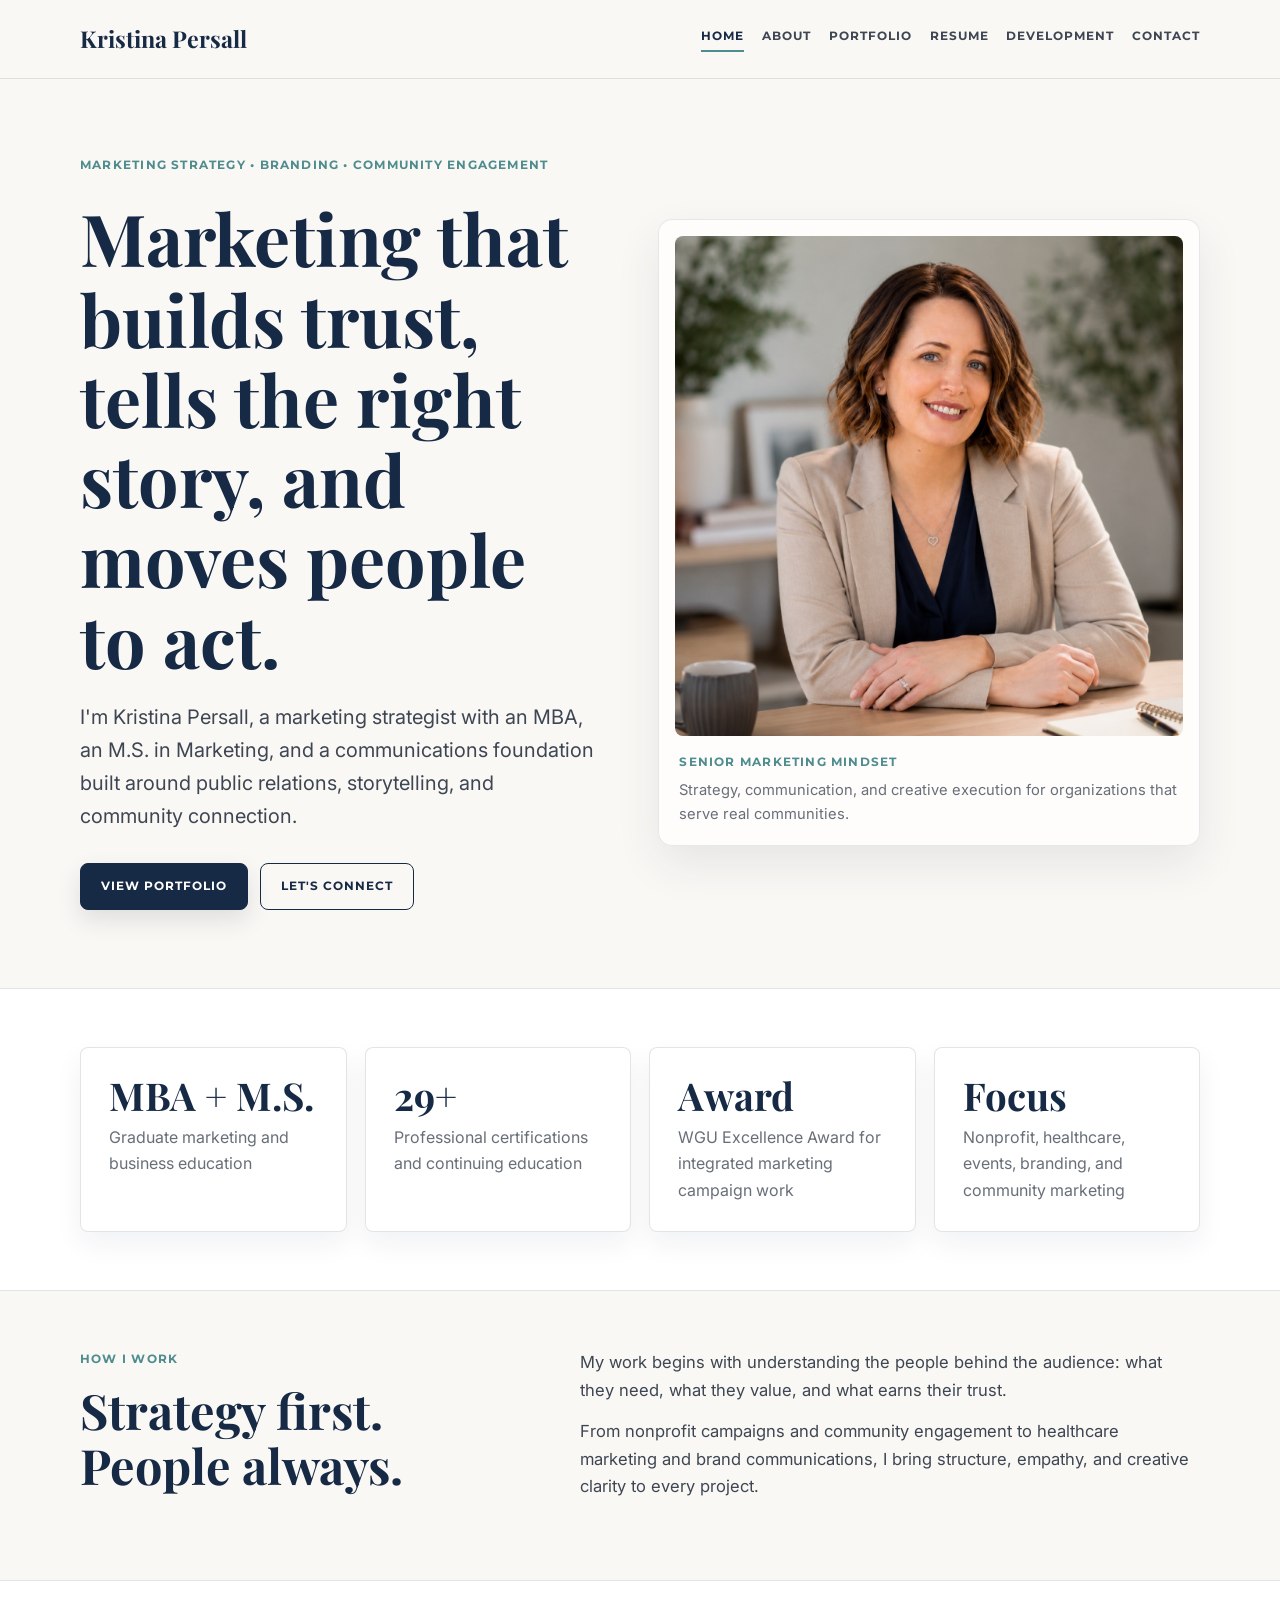
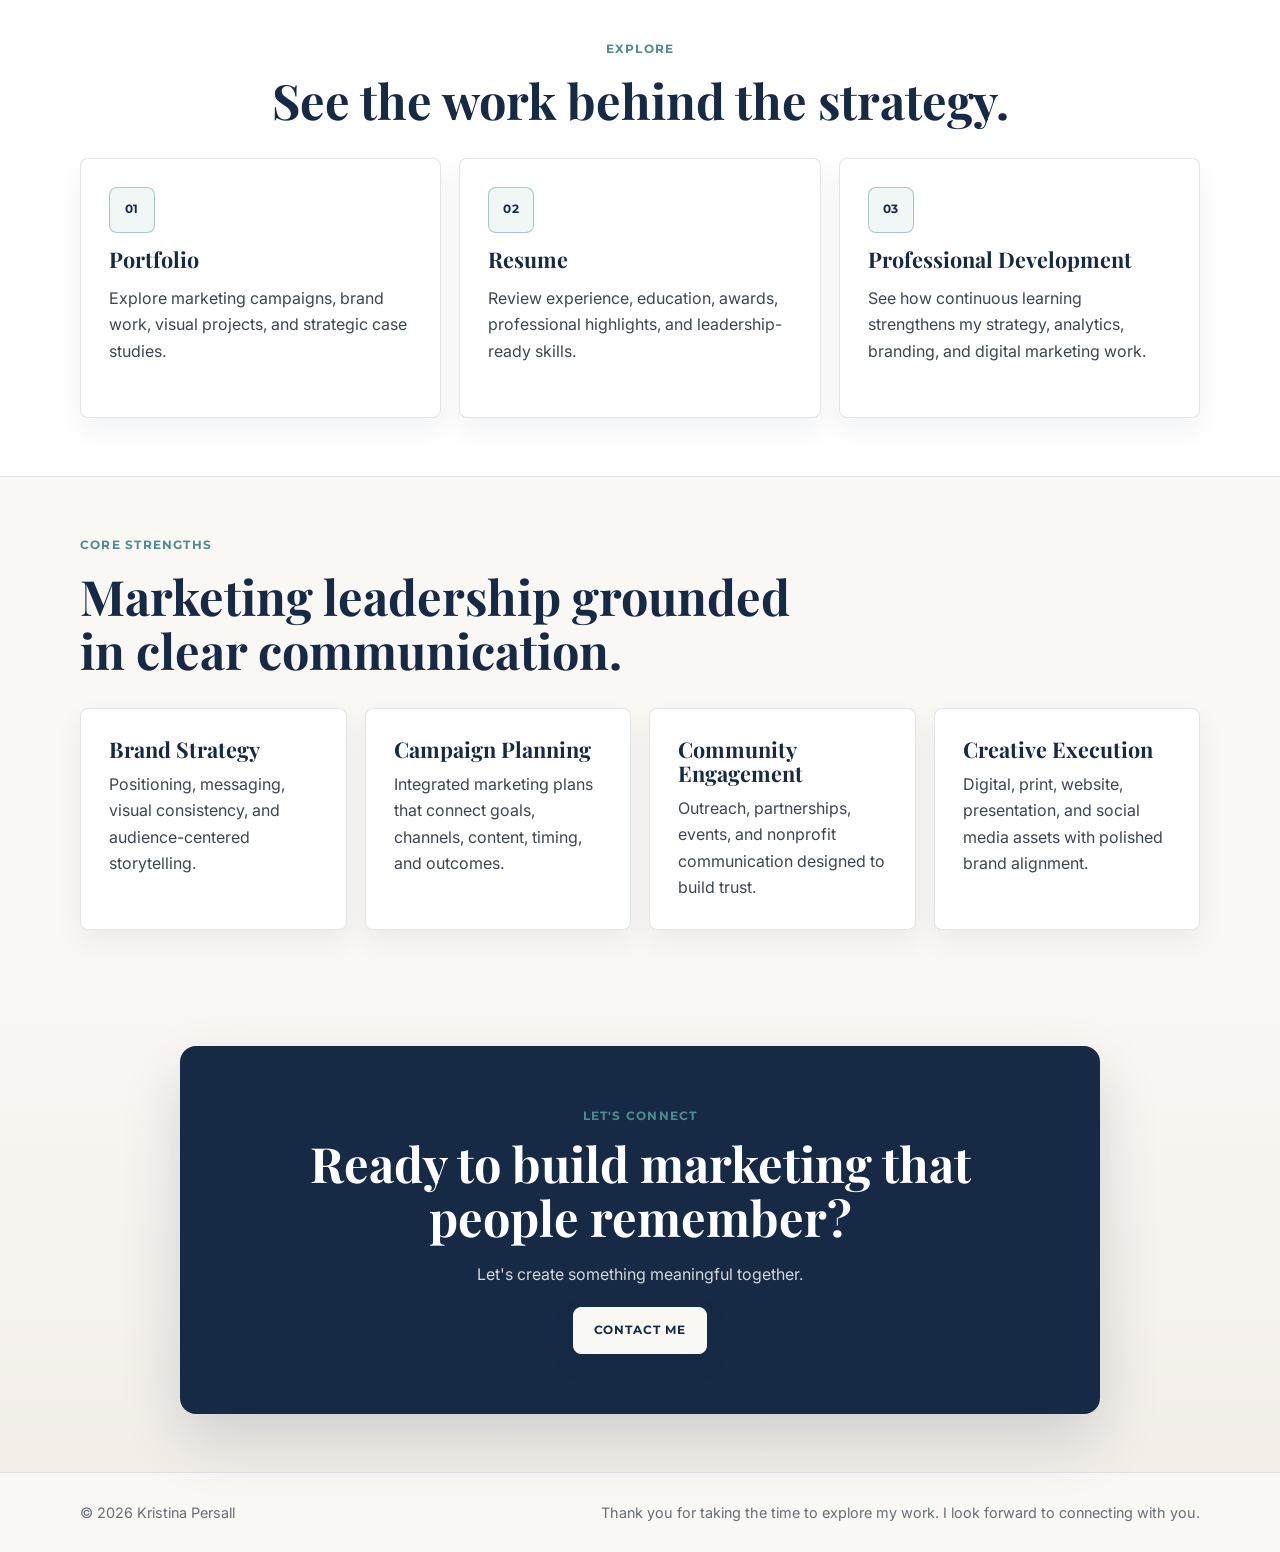
==== index.html @ 33a16f7b "Add files via upload" ====
<!DOCTYPE html>
<html lang="en">
<head>
  <meta charset="UTF-8">
  <meta name="viewport" content="width=device-width, initial-scale=1.0">
  <title>Kristina Persall | Marketing Portfolio</title>
  <link rel="preconnect" href="https://fonts.googleapis.com">
  <link rel="preconnect" href="https://fonts.gstatic.com" crossorigin>
  <link href="https://fonts.googleapis.com/css2?family=Inter:wght@400;500;600&family=Montserrat:wght@600;700&family=Playfair+Display:wght@600;700&display=swap" rel="stylesheet">
  <link rel="stylesheet" href="styles.css">
</head>
<body class="home-page">
  <header class="site-header">
    <div class="nav-wrap">
      <a class="brand" href="index.html">Kristina Persall</a>
      <nav class="nav" aria-label="Main navigation">
        <a class="active" href="index.html">Home</a>
        <a href="about.html">About</a>
        <a href="portfolio.html">Portfolio</a>
        <a href="resume.html">Resume</a>
        <a href="professional-development.html">Development</a>
        <a href="contact.html">Contact</a>
      </nav>
    </div>
  </header>

  <main>
    <section class="section home-hero">
      <div class="container home-hero-grid">
        <div class="hero-copy fade-in">
          <p class="eyebrow">Marketing Strategy • Branding • Community Engagement</p>
          <h1>Marketing that builds trust, tells the right story, and moves people to act.</h1>
          <p class="lead">I'm Kristina Persall, a marketing strategist with an MBA, an M.S. in Marketing, and a communications foundation built around public relations, storytelling, and community connection.</p>
          <div class="button-row">
            <a class="button" href="portfolio.html">View Portfolio</a>
            <a class="button secondary" href="contact.html">Let's Connect</a>
          </div>
        </div>

        <aside class="portrait-card fade-in" aria-label="Kristina Persall portrait">
          <img src="assets/kristinaheadshotsitting-web.jpg" alt="Professional portrait of Kristina Persall">
          <div class="portrait-caption">
            <p class="eyebrow">Senior Marketing Mindset</p>
            <p>Strategy, communication, and creative execution for organizations that serve real communities.</p>
          </div>
        </aside>
      </div>
    </section>

    <section class="section proof-section">
      <div class="container">
        <div class="proof-grid">
          <article class="card proof-card fade-in">
            <strong>MBA + M.S.</strong>
            <span>Graduate marketing and business education</span>
          </article>
          <article class="card proof-card fade-in">
            <strong>29+</strong>
            <span>Professional certifications and continuing education</span>
          </article>
          <article class="card proof-card fade-in">
            <strong>Award</strong>
            <span>WGU Excellence Award for integrated marketing campaign work</span>
          </article>
          <article class="card proof-card fade-in">
            <strong>Focus</strong>
            <span>Nonprofit, healthcare, events, branding, and community marketing</span>
          </article>
        </div>
      </div>
    </section>

    <section class="section home-intro-section">
      <div class="container intro-panel">
        <div class="section-heading">
          <p class="eyebrow">How I Work</p>
          <h2>Strategy first. People always.</h2>
        </div>
        <div class="intro-copy-block">
          <p>My work begins with understanding the people behind the audience: what they need, what they value, and what earns their trust.</p>
          <p>From nonprofit campaigns and community engagement to healthcare marketing and brand communications, I bring structure, empathy, and creative clarity to every project.</p>
        </div>
      </div>
    </section>

    <section class="section featured-pathways-section">
      <div class="container">
        <div class="section-heading centered">
          <p class="eyebrow">Explore</p>
          <h2>See the work behind the strategy.</h2>
        </div>

        <div class="pathway-grid">
          <a class="card pathway-card fade-in" href="portfolio.html">
            <span class="contact-icon" aria-hidden="true">01</span>
            <h3>Portfolio</h3>
            <p>Explore marketing campaigns, brand work, visual projects, and strategic case studies.</p>
          </a>

          <a class="card pathway-card fade-in" href="resume.html">
            <span class="contact-icon" aria-hidden="true">02</span>
            <h3>Resume</h3>
            <p>Review experience, education, awards, professional highlights, and leadership-ready skills.</p>
          </a>

          <a class="card pathway-card fade-in" href="professional-development.html">
            <span class="contact-icon" aria-hidden="true">03</span>
            <h3>Professional Development</h3>
            <p>See how continuous learning strengthens my strategy, analytics, branding, and digital marketing work.</p>
          </a>
        </div>
      </div>
    </section>

    <section class="section home-focus-section">
      <div class="container">
        <div class="section-heading">
          <p class="eyebrow">Core Strengths</p>
          <h2>Marketing leadership grounded in clear communication.</h2>
        </div>

        <div class="focus-grid">
          <article class="card focus-card fade-in">
            <h3>Brand Strategy</h3>
            <p>Positioning, messaging, visual consistency, and audience-centered storytelling.</p>
          </article>
          <article class="card focus-card fade-in">
            <h3>Campaign Planning</h3>
            <p>Integrated marketing plans that connect goals, channels, content, timing, and outcomes.</p>
          </article>
          <article class="card focus-card fade-in">
            <h3>Community Engagement</h3>
            <p>Outreach, partnerships, events, and nonprofit communication designed to build trust.</p>
          </article>
          <article class="card focus-card fade-in">
            <h3>Creative Execution</h3>
            <p>Digital, print, website, presentation, and social media assets with polished brand alignment.</p>
          </article>
        </div>
      </div>
    </section>

    <section class="section final-cta-section">
      <div class="container">
        <div class="cta-panel centered-panel fade-in">
          <p class="eyebrow">Let's Connect</p>
          <h2>Ready to build marketing that people remember?</h2>
          <p>Let's create something meaningful together.</p>
          <div class="button-row center-actions">
            <a class="button" href="contact.html">Contact Me</a>
          </div>
        </div>
      </div>
    </section>
  </main>

  <footer class="site-footer">
    <div class="footer-wrap">
      <p>&copy; 2026 Kristina Persall</p>
      <p>Thank you for taking the time to explore my work. I look forward to connecting with you.</p>
    </div>
  </footer>
</body>
</html>
---- styles.css ----
:root {
  --navy: #172A45;
  --teal: #4F8C8D;
  --warm-beige: #E8D8C4;
  --off-white: #FAF8F5;
  --charcoal: #3D4652;
  --white: #FFFFFF;
  --line: rgba(23, 42, 69, 0.12);
  --shadow: 0 18px 45px rgba(23, 42, 69, 0.09);
  --radius: 8px;
}

* {
  box-sizing: border-box;
}

html {
  scroll-behavior: smooth;
}

body {
  margin: 0;
  color: var(--charcoal);
  background: var(--off-white);
  font-family: "Inter", Arial, sans-serif;
  line-height: 1.65;
}

a {
  color: inherit;
  text-decoration: none;
}

button,
input,
textarea {
  font: inherit;
}

.site-header {
  background: rgba(250, 248, 245, 0.96);
  border-bottom: 1px solid var(--line);
}

.nav-wrap {
  width: min(1120px, calc(100% - 40px));
  margin: 0 auto;
  display: flex;
  align-items: center;
  justify-content: space-between;
  gap: 24px;
  padding: 20px 0;
}

.brand {
  font-family: "Playfair Display", Georgia, serif;
  font-size: 1.45rem;
  font-weight: 700;
  color: var(--navy);
}

.nav {
  display: flex;
  align-items: center;
  justify-content: flex-end;
  flex-wrap: wrap;
  gap: 18px;
}

.nav a {
  padding-bottom: 4px;
  border-bottom: 2px solid transparent;
  color: var(--charcoal);
  font-family: "Montserrat", Arial, sans-serif;
  font-size: 0.76rem;
  font-weight: 700;
  letter-spacing: 0.08em;
  text-transform: uppercase;
  transition: color 180ms ease, border-color 180ms ease;
}

.nav a:hover,
.nav a.active {
  color: var(--navy);
  border-color: var(--teal);
}

.section {
  padding: 58px 0;
}

.container {
  width: min(1120px, calc(100% - 40px));
  margin: 0 auto;
}

.eyebrow {
  margin: 0;
  color: var(--teal);
  font-family: "Montserrat", Arial, sans-serif;
  font-size: 0.76rem;
  font-weight: 700;
  letter-spacing: 0.1em;
  text-transform: uppercase;
}

h1,
h2,
h3 {
  margin: 0;
  color: var(--navy);
  font-family: "Playfair Display", Georgia, serif;
  font-weight: 700;
  line-height: 1.12;
}

h1 {
  max-width: 880px;
  font-size: clamp(2.45rem, 5.6vw, 5.15rem);
}

h2 {
  font-size: clamp(1.95rem, 3.8vw, 3.15rem);
}

h3 {
  font-size: 1.25rem;
}

p {
  margin: 0;
}

main p {
  max-width: 70ch;
}

.lead {
  max-width: 690px;
  color: var(--charcoal);
  font-size: clamp(1.05rem, 2vw, 1.25rem);
}

.button-row {
  display: flex;
  flex-wrap: wrap;
  gap: 12px;
  margin-top: 8px;
}

.button {
  min-height: 46px;
  display: inline-flex;
  align-items: center;
  justify-content: center;
  padding: 12px 20px;
  border: 1px solid var(--navy);
  border-radius: var(--radius);
  background: var(--navy);
  color: var(--white);
  box-shadow: 0 10px 24px rgba(23, 42, 69, 0.12);
  cursor: pointer;
  font-family: "Montserrat", Arial, sans-serif;
  font-size: 0.78rem;
  font-weight: 700;
  letter-spacing: 0.08em;
  text-transform: uppercase;
  transition: transform 200ms ease, box-shadow 200ms ease, background-color 200ms ease, border-color 200ms ease, color 200ms ease;
}

.button:hover,
.button:focus-visible {
  background: #10213a;
  border-color: #10213a;
  box-shadow: 0 16px 34px rgba(23, 42, 69, 0.18);
  transform: translateY(-2px);
}

.button.secondary {
  background: transparent;
  color: var(--navy);
  box-shadow: none;
}

.button.secondary:hover,
.button.secondary:focus-visible {
  background: var(--navy);
  color: var(--white);
}

.button:focus-visible,
.nav a:focus-visible,
.contact-detail:focus-visible,
input:focus-visible,
textarea:focus-visible {
  outline: 2px solid var(--teal);
  outline-offset: 4px;
}

.card {
  padding: 28px;
  border: 1px solid var(--line);
  border-radius: var(--radius);
  background: var(--white);
  box-shadow: 0 12px 28px rgba(23, 42, 69, 0.06);
}

.section-heading {
  max-width: 760px;
  display: grid;
  gap: 14px;
  margin-bottom: 30px;
}

.section-heading.centered {
  margin-right: auto;
  margin-left: auto;
  text-align: center;
}

.section-heading.centered p {
  margin-right: auto;
  margin-left: auto;
}

.compact-heading {
  margin-bottom: 24px;
}

.contact-hero {
  padding: 76px 0 72px;
}

.home-hero {
  padding: 76px 0 78px;
}

.development-hero {
  padding-bottom: 76px;
}

.home-hero-grid {
  display: grid;
  grid-template-columns: minmax(0, 0.98fr) minmax(340px, 1.02fr);
  align-items: center;
  gap: 58px;
}

.contact-hero-grid {
  display: grid;
  grid-template-columns: minmax(0, 1.02fr) minmax(340px, 0.98fr);
  align-items: center;
  gap: 58px;
}

.hero-copy {
  display: grid;
  gap: 22px;
}

.portrait-card {
  padding: 16px;
  border: 1px solid rgba(23, 42, 69, 0.1);
  border-radius: 14px;
  background: rgba(255, 255, 255, 0.72);
  box-shadow: var(--shadow);
}

.portrait-card img {
  width: 100%;
  min-height: 500px;
  display: block;
  border-radius: var(--radius);
  object-fit: cover;
  object-position: center;
}

.portrait-caption {
  display: grid;
  gap: 6px;
  padding: 16px 4px 2px;
}

.portrait-caption p:not(.eyebrow) {
  color: rgba(61, 70, 82, 0.78);
  font-size: 0.92rem;
}

.hero-card {
  min-height: 430px;
  display: flex;
  align-items: flex-end;
  padding: 26px;
  border-radius: var(--radius);
  background:
    linear-gradient(rgba(23, 42, 69, 0.17), rgba(23, 42, 69, 0.2)),
    linear-gradient(135deg, var(--warm-beige), #f2ece4 38%, #c7d7d6 100%);
  box-shadow: var(--shadow);
}

.hero-card-inner {
  width: 100%;
  padding: 24px;
  border: 1px solid rgba(250, 248, 245, 0.7);
  border-radius: var(--radius);
  background: rgba(250, 248, 245, 0.82);
}

.hero-card-inner h2 {
  margin: 8px 0 12px;
  font-size: clamp(1.75rem, 3vw, 2.55rem);
}

.available-list {
  display: grid;
  gap: 10px;
  padding: 0;
  margin: 18px 0 0;
  list-style: none;
}

.available-list li {
  position: relative;
  padding-left: 20px;
  color: var(--navy);
  font-family: "Montserrat", Arial, sans-serif;
  font-size: 0.82rem;
  font-weight: 700;
  letter-spacing: 0.06em;
  text-transform: uppercase;
}

.available-list li::before {
  content: "";
  width: 7px;
  height: 7px;
  position: absolute;
  top: 0.72em;
  left: 0;
  border-radius: 50%;
  background: var(--teal);
}

.contact-main-section {
  background: var(--white);
  border-top: 1px solid var(--line);
  border-bottom: 1px solid var(--line);
}

.contact-layout {
  display: grid;
  grid-template-columns: minmax(280px, 0.9fr) minmax(0, 1.1fr);
  align-items: start;
  gap: 24px;
}

.contact-info-card,
.contact-form-card {
  height: 100%;
}

.contact-detail-list {
  display: grid;
  gap: 14px;
}

.contact-detail {
  min-height: 96px;
  display: grid;
  grid-template-columns: 46px 1fr;
  gap: 14px;
  align-items: start;
  padding: 16px;
  border: 1px solid rgba(23, 42, 69, 0.1);
  border-radius: var(--radius);
  background: var(--off-white);
  color: var(--charcoal);
  transition: transform 180ms ease, box-shadow 180ms ease, border-color 180ms ease;
}

a.contact-detail:hover,
a.contact-detail:focus-visible {
  border-color: rgba(79, 140, 141, 0.42);
  box-shadow: 0 14px 28px rgba(23, 42, 69, 0.08);
  transform: translateY(-2px);
}

.contact-icon {
  width: 46px;
  height: 46px;
  display: inline-flex;
  align-items: center;
  justify-content: center;
  border: 1px solid rgba(79, 140, 141, 0.45);
  border-radius: var(--radius);
  color: var(--navy);
  background: rgba(79, 140, 141, 0.08);
  font-family: "Montserrat", Arial, sans-serif;
  font-size: 0.72rem;
  font-weight: 700;
  letter-spacing: 0.04em;
}

.contact-detail strong {
  display: block;
  margin-bottom: 2px;
  color: var(--navy);
  font-family: "Montserrat", Arial, sans-serif;
  font-size: 0.72rem;
  font-weight: 700;
  letter-spacing: 0.08em;
  text-transform: uppercase;
}

.contact-detail small {
  display: block;
  margin-top: 2px;
  color: rgba(61, 70, 82, 0.72);
}

.stacked-actions {
  margin-top: 20px;
}

.stacked-actions .button {
  flex: 1 1 190px;
}

.contact-form {
  display: grid;
  gap: 18px;
}

.form-grid {
  display: grid;
  grid-template-columns: repeat(2, 1fr);
  gap: 16px;
}

.field {
  display: grid;
  gap: 8px;
}

.field label {
  color: var(--navy);
  font-family: "Montserrat", Arial, sans-serif;
  font-size: 0.72rem;
  font-weight: 700;
  letter-spacing: 0.08em;
  text-transform: uppercase;
}

.field input,
.field textarea {
  width: 100%;
  border: 1px solid rgba(23, 42, 69, 0.14);
  border-radius: var(--radius);
  background: var(--off-white);
  color: var(--charcoal);
  padding: 13px 14px;
  transition: border-color 180ms ease, box-shadow 180ms ease, background-color 180ms ease;
}

.field textarea {
  resize: vertical;
}

.field input:focus,
.field textarea:focus {
  border-color: rgba(79, 140, 141, 0.65);
  background: var(--white);
  box-shadow: 0 0 0 4px rgba(79, 140, 141, 0.12);
}

.field input:invalid:not(:placeholder-shown),
.field textarea:invalid:not(:placeholder-shown) {
  border-color: rgba(150, 62, 54, 0.55);
}

.form-note {
  color: rgba(61, 70, 82, 0.72);
  font-size: 0.92rem;
}

.proof-section,
.featured-pathways-section,
.featured-case-section,
.projects-section {
  background: var(--white);
  border-top: 1px solid var(--line);
  border-bottom: 1px solid var(--line);
}

.home-intro-section,
.home-focus-section,
.expertise-banner,
.process-section {
  background: var(--off-white);
}

.proof-grid,
.pathway-grid,
.focus-grid {
  display: grid;
  gap: 18px;
}

.proof-grid {
  grid-template-columns: repeat(4, 1fr);
}

.pathway-grid {
  grid-template-columns: repeat(3, 1fr);
}

.focus-grid {
  grid-template-columns: repeat(4, 1fr);
}

.proof-card,
.pathway-card,
.focus-card {
  transition: transform 180ms ease, box-shadow 180ms ease, border-color 180ms ease;
}

.proof-card:hover,
.pathway-card:hover,
.focus-card:hover {
  border-color: rgba(79, 140, 141, 0.34);
  box-shadow: 0 18px 36px rgba(23, 42, 69, 0.09);
  transform: translateY(-4px);
}

.proof-card {
  display: grid;
  align-content: start;
  gap: 10px;
  min-height: 150px;
}

.proof-card strong {
  color: var(--navy);
  font-family: "Playfair Display", Georgia, serif;
  font-size: clamp(1.8rem, 3vw, 2.7rem);
  line-height: 1;
}

.proof-card span {
  color: rgba(61, 70, 82, 0.78);
}

.intro-panel {
  display: grid;
  grid-template-columns: minmax(260px, 0.85fr) minmax(0, 1.15fr);
  gap: 42px;
  align-items: start;
}

.intro-copy-block {
  display: grid;
  gap: 14px;
  font-size: 1.04rem;
}

.pathway-card {
  min-height: 260px;
  display: grid;
  align-content: start;
  gap: 14px;
  color: var(--charcoal);
}

.pathway-card h3,
.focus-card h3 {
  font-size: 1.35rem;
}

.focus-card {
  min-height: 220px;
  display: grid;
  align-content: start;
  gap: 10px;
}

.portfolio-hero .hero-copy {
  max-width: 960px;
}

.featured-case {
  display: grid;
  grid-template-columns: minmax(0, 1.05fr) minmax(340px, 0.95fr);
  gap: 34px;
  align-items: stretch;
}

.portfolio-showcase {
  min-height: 620px;
  position: relative;
  overflow: hidden;
  border: 1px solid var(--line);
  border-radius: 14px;
  background:
    linear-gradient(135deg, rgba(79, 140, 141, 0.12), transparent 42%),
    var(--off-white);
  box-shadow: var(--shadow);
}

.portfolio-showcase img {
  position: absolute;
  display: block;
  border-radius: var(--radius);
  background: var(--white);
  box-shadow: 0 18px 42px rgba(23, 42, 69, 0.14);
  object-fit: cover;
}

.showcase-main {
  width: 48%;
  top: 40px;
  left: 38px;
  transform: rotate(-2deg);
}

.showcase-secondary {
  width: 52%;
  right: 34px;
  bottom: 42px;
  transform: rotate(2deg);
}

.showcase-proof {
  width: 60%;
  right: 52px;
  top: 72px;
  transform: rotate(1deg);
}

.featured-case-content {
  display: grid;
  align-content: center;
  gap: 18px;
}

.case-detail-grid {
  display: grid;
  grid-template-columns: repeat(2, 1fr);
  gap: 14px;
}

.case-detail-grid > div {
  padding: 18px;
  border: 1px solid rgba(23, 42, 69, 0.1);
  border-radius: var(--radius);
  background: rgba(250, 248, 245, 0.72);
}

.label {
  display: block;
  margin-bottom: 6px;
  color: var(--teal);
  font-family: "Montserrat", Arial, sans-serif;
  font-size: 0.7rem;
  font-weight: 700;
  letter-spacing: 0.08em;
  text-transform: uppercase;
}

.metric-chip-row {
  display: flex;
  flex-wrap: wrap;
  gap: 8px;
}

.metric-chip-row span {
  display: inline-flex;
  align-items: center;
  min-height: 28px;
  padding: 6px 10px;
  border: 1px solid rgba(23, 42, 69, 0.1);
  border-radius: 999px;
  background: var(--off-white);
  color: var(--navy);
  font-family: "Montserrat", Arial, sans-serif;
  font-size: 0.66rem;
  font-weight: 700;
  letter-spacing: 0.06em;
  text-transform: uppercase;
}

.project-card-grid {
  display: grid;
  grid-template-columns: repeat(3, 1fr);
  gap: 22px;
  align-items: stretch;
}

.portfolio-project-card {
  display: grid;
  grid-template-rows: 250px 1fr;
  overflow: hidden;
  padding: 0;
  transition: transform 180ms ease, box-shadow 180ms ease, border-color 180ms ease;
}

.portfolio-project-card:hover {
  border-color: rgba(79, 140, 141, 0.34);
  box-shadow: 0 18px 36px rgba(23, 42, 69, 0.1);
  transform: translateY(-4px);
}

.project-image,
.project-gallery {
  overflow: hidden;
  background: var(--off-white);
}

.project-image img,
.project-gallery img {
  width: 100%;
  height: 100%;
  display: block;
  object-fit: cover;
  transition: transform 220ms ease;
}

.portfolio-project-card:hover .project-image img,
.portfolio-project-card:hover .project-gallery img {
  transform: scale(1.025);
}

.project-gallery {
  display: grid;
  grid-template-columns: repeat(2, 1fr);
  gap: 1px;
}

.project-gallery img:last-child:nth-child(odd) {
  grid-column: 1 / -1;
}

.mockup-image img {
  object-fit: contain;
  padding: 22px;
}

.project-card-content {
  display: grid;
  grid-template-rows: auto auto auto auto 1fr auto auto;
  gap: 12px;
  padding: 24px;
}

.project-card-content h3 {
  font-size: 1.32rem;
  line-height: 1.18;
}

.project-meta-line {
  color: rgba(61, 70, 82, 0.72);
  font-family: "Montserrat", Arial, sans-serif;
  font-size: 0.68rem;
  font-weight: 700;
  letter-spacing: 0.06em;
  line-height: 1.45;
  text-transform: uppercase;
}

.project-link {
  color: var(--navy);
  font-family: "Montserrat", Arial, sans-serif;
  font-size: 0.72rem;
  font-weight: 700;
  letter-spacing: 0.08em;
  text-transform: uppercase;
  transition: color 180ms ease, transform 180ms ease;
}

.project-link:hover,
.project-link:focus-visible {
  color: var(--teal);
  transform: translateX(2px);
}

.project-link:focus-visible {
  outline: 2px solid var(--teal);
  outline-offset: 4px;
}

.about-text-link:focus-visible,
.education-proof-card a:focus-visible,
.resume-proof-card a:focus-visible,
.learning-accordion li a:focus-visible,
.resume-page .site-footer a:focus-visible {
  outline: 2px solid var(--teal);
  outline-offset: 4px;
}

.process-grid {
  display: grid;
  grid-template-columns: repeat(5, 1fr);
  gap: 16px;
}

.process-step {
  display: grid;
  align-content: start;
  gap: 10px;
  padding: 22px;
  border: 1px solid rgba(23, 42, 69, 0.1);
  border-radius: var(--radius);
  background: var(--white);
  box-shadow: 0 10px 24px rgba(23, 42, 69, 0.05);
}

.process-step span {
  color: var(--teal);
  font-family: "Montserrat", Arial, sans-serif;
  font-size: 0.72rem;
  font-weight: 700;
  letter-spacing: 0.08em;
}

.development-intro {
  display: grid;
  gap: 14px;
  max-width: 720px;
}

.development-section,
.learning-section,
.philosophy-section {
  background: var(--white);
  border-top: 1px solid var(--line);
  border-bottom: 1px solid var(--line);
}

.featured-cert-section,
.skills-section {
  background: var(--off-white);
}

.education-card-grid,
.featured-cert-grid {
  display: grid;
  gap: 20px;
}

.education-card-grid {
  grid-template-columns: repeat(3, 1fr);
}

.featured-cert-grid {
  grid-template-columns: repeat(2, 1fr);
  align-items: stretch;
}

.development-card,
.certificate-card {
  display: grid;
  align-content: start;
  gap: 14px;
  min-height: 260px;
  transition: transform 180ms ease, box-shadow 180ms ease, border-color 180ms ease;
}

.certificate-card {
  grid-template-rows: auto auto auto 1fr auto;
  height: 100%;
}

.development-card {
  grid-template-rows: auto auto 1fr auto;
}

.development-card:hover,
.certificate-card:hover,
.learning-accordion:hover {
  border-color: rgba(79, 140, 141, 0.34);
  box-shadow: 0 18px 36px rgba(23, 42, 69, 0.09);
  transform: translateY(-4px);
}

.development-card h3,
.certificate-card h3 {
  font-size: 1.35rem;
  line-height: 1.18;
}

.certificate-card h3 {
  min-height: 3.2em;
}

.certificate-card > p:not(.eyebrow) {
  min-height: 5.2em;
}

.certificate-card .compact-tags {
  min-height: 74px;
  align-content: start;
}

.development-card h3 span {
  color: rgba(23, 42, 69, 0.74);
  font-size: 1.05rem;
}

.credential-actions {
  display: flex;
  flex-wrap: wrap;
  gap: 10px;
  align-self: end;
  margin-top: 4px;
}

.credential-button {
  min-height: 40px;
  padding: 10px 14px;
  font-size: 0.68rem;
}

.skill-tags {
  display: flex;
  flex-wrap: wrap;
  gap: 10px;
}

.skill-tags span {
  display: inline-flex;
  align-items: center;
  min-height: 30px;
  padding: 7px 11px;
  border: 1px solid rgba(79, 140, 141, 0.18);
  border-radius: 999px;
  background: rgba(79, 140, 141, 0.1);
  color: var(--navy);
  font-family: "Montserrat", Arial, sans-serif;
  font-size: 0.68rem;
  font-weight: 700;
  letter-spacing: 0.06em;
  text-transform: uppercase;
}

.compact-tags {
  margin-top: 4px;
}

.large-tags {
  justify-content: center;
  max-width: 980px;
  margin: 0 auto;
}

.large-tags span {
  min-height: 34px;
  padding: 8px 13px;
}

.accordion-list {
  display: grid;
  gap: 14px;
}

.learning-accordion {
  border: 1px solid var(--line);
  border-radius: var(--radius);
  background: var(--white);
  box-shadow: 0 10px 24px rgba(23, 42, 69, 0.05);
  overflow: hidden;
  transition: transform 180ms ease, box-shadow 180ms ease, border-color 180ms ease;
}

.learning-accordion summary {
  cursor: pointer;
  padding: 20px 22px;
  color: var(--navy);
  font-family: "Playfair Display", Georgia, serif;
  font-size: 1.35rem;
  font-weight: 700;
  list-style: none;
}

.learning-accordion summary::-webkit-details-marker {
  display: none;
}

.learning-accordion summary::after {
  content: "+";
  float: right;
  color: var(--teal);
  font-family: "Montserrat", Arial, sans-serif;
  font-size: 1rem;
}

.learning-accordion[open] summary::after {
  content: "–";
}

.learning-accordion summary:focus-visible {
  outline: 2px solid var(--teal);
  outline-offset: -6px;
}

.learning-accordion ul {
  display: grid;
  gap: 10px;
  padding: 0 22px 22px 42px;
  margin: 0;
  list-style: none;
}

.learning-accordion li {
  position: relative;
  padding-left: 18px;
}

.learning-accordion li::before {
  content: "";
  width: 7px;
  height: 7px;
  position: absolute;
  top: 0.72em;
  left: 0;
  border-radius: 50%;
  background: var(--teal);
}

.learning-accordion li a {
  color: var(--charcoal);
  border-bottom: 1px solid rgba(79, 140, 141, 0.28);
  transition: color 180ms ease, border-color 180ms ease;
}

.learning-accordion li a:hover,
.learning-accordion li a:focus-visible {
  color: var(--navy);
  border-color: var(--teal);
}

.learning-accordion li a:focus-visible {
  outline: 2px solid var(--teal);
  outline-offset: 3px;
}

.philosophy-card {
  max-width: 920px;
  display: grid;
  gap: 16px;
  margin: 0 auto;
  padding: 42px;
  background:
    linear-gradient(135deg, rgba(79, 140, 141, 0.08), transparent 36%),
    var(--white);
}

.philosophy-copy {
  display: grid;
  gap: 14px;
}

.about-hero {
  padding: 76px 0 76px;
}

.about-hero .hero-copy p:not(.eyebrow):not(.lead) {
  max-width: 680px;
  color: rgba(61, 70, 82, 0.84);
  font-size: 1.02rem;
}

.about-portrait img {
  min-height: 540px;
  object-position: center;
}

.about-story-section,
.about-philosophy-section {
  background: var(--off-white);
}

.about-path-section,
.about-person-section {
  background: var(--white);
  border-top: 1px solid var(--line);
  border-bottom: 1px solid var(--line);
}

.about-text-link {
  width: fit-content;
  margin-top: 4px;
  border-bottom: 1px solid rgba(79, 140, 141, 0.35);
  color: var(--navy);
  font-family: "Montserrat", Arial, sans-serif;
  font-size: 0.74rem;
  font-weight: 700;
  letter-spacing: 0.08em;
  text-transform: uppercase;
  transition: color 180ms ease, border-color 180ms ease, transform 180ms ease;
}

.about-text-link:hover,
.about-text-link:focus-visible {
  color: var(--teal);
  border-color: var(--teal);
  transform: translateX(3px);
}

.about-path-grid {
  display: grid;
  grid-template-columns: repeat(4, 1fr);
  gap: 18px;
}

.about-path-card {
  min-height: 292px;
  display: grid;
  align-content: start;
  gap: 14px;
  transition: transform 180ms ease, box-shadow 180ms ease, border-color 180ms ease;
}

.about-path-card:hover {
  border-color: rgba(79, 140, 141, 0.34);
  box-shadow: 0 18px 36px rgba(23, 42, 69, 0.09);
  transform: translateY(-4px);
}

.about-path-card h3 {
  font-size: 1.3rem;
}

.about-path-card p {
  color: rgba(61, 70, 82, 0.82);
}

.about-philosophy-panel {
  display: grid;
  gap: 24px;
  padding: clamp(42px, 6vw, 72px);
  border: 1px solid var(--line);
  border-radius: var(--radius);
  background:
    linear-gradient(135deg, rgba(79, 140, 141, 0.1), transparent 42%),
    var(--white);
  box-shadow: var(--shadow);
}

.philosophy-lines {
  display: grid;
  gap: 8px;
}

.philosophy-lines p {
  max-width: none;
  color: var(--navy);
  font-family: "Playfair Display", Georgia, serif;
  font-size: clamp(2.2rem, 6vw, 5.2rem);
  font-weight: 700;
  line-height: 1.05;
}

.about-person-grid {
  display: grid;
  grid-template-columns: minmax(260px, 0.78fr) minmax(0, 1.22fr);
  gap: 36px;
  align-items: start;
}

.about-person-card {
  display: grid;
  gap: 14px;
  background:
    linear-gradient(135deg, rgba(232, 216, 196, 0.28), transparent 48%),
    var(--white);
  font-size: 1.03rem;
}

.testimonial-section {
  background: var(--off-white);
}

.testimonial-card {
  max-width: 920px;
  display: grid;
  grid-template-columns: 82px 1fr;
  gap: 24px;
  margin: 0 auto;
  padding: 34px;
  border: 1px solid var(--line);
  border-radius: var(--radius);
  background:
    linear-gradient(135deg, rgba(79, 140, 141, 0.08), transparent 36%),
    var(--white);
  box-shadow: 0 18px 42px rgba(23, 42, 69, 0.08);
}

.quote-mark {
  width: 64px;
  height: 64px;
  display: inline-flex;
  align-items: center;
  justify-content: center;
  border: 1px solid rgba(79, 140, 141, 0.34);
  border-radius: 50%;
  color: var(--teal);
  background: rgba(79, 140, 141, 0.1);
  font-family: "Playfair Display", Georgia, serif;
  font-size: 3.6rem;
  line-height: 1;
}

.star-row {
  color: var(--teal);
  font-family: "Montserrat", Arial, sans-serif;
  font-size: 0.76rem;
  font-weight: 700;
  letter-spacing: 0.18em;
}

.testimonial-card blockquote {
  margin: 12px 0 18px;
  color: var(--navy);
  font-family: "Playfair Display", Georgia, serif;
  font-size: clamp(1.45rem, 3vw, 2.25rem);
  line-height: 1.22;
}

.testimonial-meta {
  display: grid;
  gap: 2px;
  color: rgba(61, 70, 82, 0.76);
}

.testimonial-meta strong {
  color: var(--navy);
  font-family: "Montserrat", Arial, sans-serif;
  font-size: 0.82rem;
  font-weight: 700;
  letter-spacing: 0.08em;
  text-transform: uppercase;
}

.expectations-section {
  background: var(--off-white);
}

.expectation-groups {
  display: grid;
  gap: 34px;
}

.expectation-group {
  display: grid;
  gap: 16px;
}

.expectation-group > h3 {
  font-size: 1.35rem;
}

.expectation-grid {
  display: grid;
  grid-template-columns: repeat(5, 1fr);
  gap: 16px;
}

.availability-grid {
  grid-template-columns: repeat(3, 1fr);
}

.expertise-grid {
  grid-template-columns: repeat(4, 1fr);
}

.expectation-card {
  min-height: 142px;
  display: grid;
  align-content: start;
  gap: 16px;
  padding: 20px;
  border: 1px solid rgba(23, 42, 69, 0.1);
  border-radius: var(--radius);
  background: var(--white);
  box-shadow: 0 10px 24px rgba(23, 42, 69, 0.05);
  transition: transform 180ms ease, box-shadow 180ms ease, border-color 180ms ease;
}

.expectation-card:hover {
  border-color: rgba(79, 140, 141, 0.34);
  box-shadow: 0 18px 36px rgba(23, 42, 69, 0.09);
  transform: translateY(-4px);
}

.expectation-card span {
  width: 34px;
  height: 34px;
  display: inline-flex;
  align-items: center;
  justify-content: center;
  border: 1px solid rgba(79, 140, 141, 0.45);
  border-radius: 50%;
  background: rgba(79, 140, 141, 0.1);
  color: var(--teal);
  font-family: "Montserrat", Arial, sans-serif;
  font-weight: 700;
}

.expectation-card h3 {
  font-size: 1.06rem;
  line-height: 1.22;
}

.final-cta-section {
  background: linear-gradient(180deg, var(--off-white), #f3eee8);
}

.cta-panel {
  max-width: 920px;
  padding: 60px 56px;
  border-radius: 16px;
  background: var(--navy);
  color: rgba(250, 248, 245, 0.84);
  box-shadow: 0 26px 60px rgba(23, 42, 69, 0.16);
}

.centered-panel {
  margin: 0 auto;
  text-align: center;
}

.centered-panel p,
.centered-panel h2 {
  margin-right: auto;
  margin-left: auto;
}

.cta-panel h2 {
  margin: 10px auto 16px;
  color: var(--white);
}

.cta-panel .button {
  background: var(--off-white);
  border-color: var(--off-white);
  color: var(--navy);
}

.cta-panel .button:hover,
.cta-panel .button:focus-visible {
  background: var(--warm-beige);
  border-color: var(--warm-beige);
}

.center-actions {
  justify-content: center;
  margin-top: 20px;
}

.resume-hero {
  padding: 76px 0 62px;
}

.resume-hero .button-row .button:first-child {
  min-height: 52px;
  padding: 14px 24px;
  font-size: 0.82rem;
}

.resume-hero .button-row .button.secondary {
  min-height: 46px;
  padding: 12px 20px;
  font-size: 0.78rem;
}

.resume-stats-section,
.professional-proof-section,
.resume-highlights-section {
  background: var(--off-white);
}

.resume-main-section,
.recommendation-section {
  background: var(--white);
  border-top: 1px solid var(--line);
  border-bottom: 1px solid var(--line);
}

.resume-stat-grid {
  display: grid;
  grid-template-columns: repeat(4, 1fr);
  gap: 16px;
}

.resume-stat-card {
  min-height: 138px;
  display: grid;
  align-content: center;
  gap: 10px;
  transition: transform 180ms ease, box-shadow 180ms ease, border-color 180ms ease;
}

.resume-stat-card:hover {
  border-color: rgba(79, 140, 141, 0.34);
  box-shadow: 0 18px 36px rgba(23, 42, 69, 0.09);
  transform: translateY(-4px);
}

.resume-stat-card strong {
  color: var(--navy);
  font-family: "Playfair Display", Georgia, serif;
  font-size: clamp(2rem, 4vw, 3.2rem);
  line-height: 1;
}

.resume-stat-card span {
  color: rgba(61, 70, 82, 0.78);
  font-family: "Montserrat", Arial, sans-serif;
  font-size: 0.76rem;
  font-weight: 700;
  letter-spacing: 0.08em;
  text-transform: uppercase;
}

.resume-layout {
  display: grid;
  grid-template-columns: minmax(280px, 0.38fr) minmax(0, 0.62fr);
  gap: 24px;
  align-items: start;
}

.resume-sidebar,
.resume-main {
  display: grid;
  gap: 24px;
}

.resume-card {
  display: grid;
  gap: 22px;
}

.resume-card h2 {
  font-size: clamp(1.9rem, 3vw, 2.65rem);
}

.skill-category {
  display: grid;
  gap: 12px;
  padding-top: 20px;
  border-top: 1px solid var(--line);
}

.skill-category:first-of-type {
  padding-top: 0;
  border-top: 0;
}

.skill-category h3 {
  font-size: 1.1rem;
}

.tool-list {
  display: grid;
  grid-template-columns: repeat(2, minmax(0, 1fr));
  gap: 10px;
}

.tool-list span {
  min-height: 38px;
  display: inline-flex;
  align-items: center;
  justify-content: center;
  padding: 9px 11px;
  border: 1px solid rgba(23, 42, 69, 0.1);
  border-radius: 999px;
  background: var(--off-white);
  color: var(--navy);
  font-family: "Montserrat", Arial, sans-serif;
  font-size: 0.68rem;
  font-weight: 700;
  letter-spacing: 0.06em;
  text-align: center;
  text-transform: uppercase;
}

.resume-timeline {
  display: grid;
}

.timeline-item {
  display: grid;
  grid-template-columns: 150px 1fr;
  gap: 24px;
  padding: 24px 0;
  border-bottom: 1px solid var(--line);
}

.timeline-item:first-child {
  padding-top: 0;
}

.timeline-item:last-child {
  padding-bottom: 0;
  border-bottom: 0;
}

.timeline-item > div:first-child span {
  display: block;
  margin-top: 8px;
  color: rgba(61, 70, 82, 0.72);
  font-size: 0.92rem;
}

.timeline-item h3 {
  margin-bottom: 12px;
  font-size: 1.35rem;
}

.resume-list {
  display: grid;
  gap: 10px;
  padding: 0;
  margin: 0;
  list-style: none;
}

.resume-list li {
  position: relative;
  padding-left: 18px;
  color: rgba(61, 70, 82, 0.88);
}

.resume-list li::before {
  content: "";
  width: 6px;
  height: 6px;
  position: absolute;
  top: 0.72em;
  left: 0;
  border-radius: 50%;
  background: var(--teal);
}

.resume-education-grid,
.resume-proof-grid {
  display: grid;
  gap: 16px;
}

.resume-education-grid {
  grid-template-columns: repeat(3, 1fr);
}

.education-proof-card,
.resume-proof-card {
  display: grid;
  align-content: start;
  gap: 10px;
  padding: 22px;
  border: 1px solid rgba(23, 42, 69, 0.1);
  border-radius: var(--radius);
  background: var(--off-white);
}

.education-proof-card {
  min-height: 184px;
}

.education-proof-card h3,
.resume-proof-card h3 {
  font-size: 1.18rem;
  line-height: 1.2;
}

.education-proof-card span {
  color: var(--teal);
  font-family: "Montserrat", Arial, sans-serif;
  font-size: 0.72rem;
  font-weight: 700;
  letter-spacing: 0.08em;
  text-transform: uppercase;
}

.education-proof-card a,
.resume-proof-card a {
  width: fit-content;
  margin-top: auto;
  border-bottom: 1px solid rgba(79, 140, 141, 0.35);
  color: var(--navy);
  font-family: "Montserrat", Arial, sans-serif;
  font-size: 0.72rem;
  font-weight: 700;
  letter-spacing: 0.08em;
  text-transform: uppercase;
  transition: color 180ms ease, border-color 180ms ease, transform 180ms ease;
}

.education-proof-card a:hover,
.education-proof-card a:focus-visible,
.resume-proof-card a:hover,
.resume-proof-card a:focus-visible {
  color: var(--teal);
  border-color: var(--teal);
  transform: translateX(3px);
}

.award-card {
  display: grid;
  grid-template-columns: minmax(0, 1fr) 180px;
  align-items: center;
  gap: 24px;
  background:
    linear-gradient(135deg, rgba(232, 216, 196, 0.32), rgba(79, 140, 141, 0.08)),
    var(--white);
}

.award-card h2 {
  margin: 8px 0 12px;
  font-size: clamp(1.9rem, 3vw, 2.75rem);
}

.award-card img {
  width: 180px;
  aspect-ratio: 1;
  display: block;
  border: 1px solid rgba(23, 42, 69, 0.12);
  border-radius: 50%;
  box-shadow: 0 14px 30px rgba(23, 42, 69, 0.12);
  object-fit: cover;
}

.resume-proof-grid {
  grid-template-columns: repeat(3, 1fr);
}

.resume-proof-card {
  min-height: 218px;
  transition: transform 180ms ease, box-shadow 180ms ease, border-color 180ms ease;
}

.resume-proof-card:hover {
  border-color: rgba(79, 140, 141, 0.34);
  box-shadow: 0 18px 36px rgba(23, 42, 69, 0.09);
  transform: translateY(-4px);
}

.resume-proof-card p {
  color: rgba(61, 70, 82, 0.82);
}

.resume-highlights-section .large-tags {
  justify-content: center;
}

.resume-page .cta-panel h2 {
  font-size: clamp(2.25rem, 4vw, 3.6rem);
}

.resume-page .site-footer a {
  border-bottom: 1px solid transparent;
  color: var(--navy);
  transition: color 180ms ease, border-color 180ms ease;
}

.resume-page .site-footer a:hover,
.resume-page .site-footer a:focus-visible {
  color: var(--teal);
  border-color: var(--teal);
}

.site-footer {
  border-top: 1px solid var(--line);
  padding: 28px 0;
  color: rgba(61, 70, 82, 0.78);
}

.footer-wrap {
  width: min(1120px, calc(100% - 40px));
  margin: 0 auto;
  display: flex;
  align-items: center;
  justify-content: space-between;
  gap: 20px;
  flex-wrap: wrap;
  font-size: 0.9rem;
}

.fade-in {
  animation: fadeInUp 520ms ease both;
}

@keyframes fadeInUp {
  from {
    opacity: 0;
    transform: translateY(14px);
  }

  to {
    opacity: 1;
    transform: translateY(0);
  }
}

@media (max-width: 980px) {
  .expectation-grid {
    grid-template-columns: repeat(3, 1fr);
  }

  .expertise-grid {
    grid-template-columns: repeat(3, 1fr);
  }
}

@media (max-width: 860px) {
  .nav-wrap {
    align-items: flex-start;
    flex-direction: column;
  }

  .nav {
    justify-content: flex-start;
  }

  .contact-hero {
    padding: 58px 0 62px;
  }

  .contact-hero-grid,
  .home-hero-grid,
  .intro-panel,
  .featured-case,
  .contact-layout,
  .resume-layout,
  .about-person-grid,
  .education-card-grid,
  .featured-cert-grid,
  .proof-grid,
  .pathway-grid,
  .about-path-grid,
  .focus-grid,
  .project-card-grid,
  .process-grid,
  .case-detail-grid {
    grid-template-columns: 1fr;
  }

  .portfolio-showcase {
    min-height: 520px;
  }

  .hero-card {
    min-height: 330px;
  }

  .portrait-card img {
    min-height: 420px;
  }

  .about-portrait img {
    min-height: 460px;
  }

  .testimonial-card {
    grid-template-columns: 1fr;
  }

  .section {
    padding: 52px 0;
  }

  .certificate-card h3,
  .certificate-card > p:not(.eyebrow),
  .certificate-card .compact-tags {
    min-height: auto;
  }

  .resume-stat-grid,
  .resume-proof-grid {
    grid-template-columns: repeat(2, 1fr);
  }

  .resume-education-grid,
  .award-card {
    grid-template-columns: 1fr;
  }

  .timeline-item {
    grid-template-columns: 1fr;
    gap: 10px;
  }

  .award-card img {
    width: 132px;
  }
}

@media (max-width: 620px) {
  .container,
  .nav-wrap,
  .footer-wrap {
    width: min(100% - 28px, 1120px);
  }

  .nav {
    gap: 12px;
  }

  .nav a {
    font-size: 0.7rem;
  }

  h1 {
    font-size: clamp(2.18rem, 12vw, 3.15rem);
    line-height: 1.08;
  }

  h2 {
    font-size: clamp(1.72rem, 8vw, 2.35rem);
    line-height: 1.12;
  }

  h3 {
    font-size: 1.14rem;
    line-height: 1.18;
  }

  .lead {
    font-size: 1.02rem;
  }

  .card {
    padding: 22px;
  }

  .philosophy-card {
    padding: 28px 22px;
  }

  .about-philosophy-panel {
    padding: 34px 24px;
  }

  .form-grid,
  .expectation-grid {
    grid-template-columns: 1fr;
  }

  .availability-grid,
  .expertise-grid {
    grid-template-columns: 1fr;
  }

  .button {
    width: 100%;
  }

  .resume-hero {
    padding: 58px 0 50px;
  }

  .resume-stat-grid,
  .resume-proof-grid,
  .tool-list {
    grid-template-columns: 1fr;
  }

  .resume-stat-card {
    min-height: 118px;
  }

  .timeline-item {
    padding: 20px 0;
  }

  .education-proof-card,
  .resume-proof-card {
    min-height: auto;
    padding: 20px;
  }

  .award-card img {
    width: 108px;
  }

  .portfolio-showcase {
    min-height: 430px;
  }

  .showcase-main {
    width: 58%;
    top: 28px;
    left: 20px;
  }

  .showcase-secondary {
    width: 60%;
    right: 18px;
    bottom: 28px;
  }

  .showcase-proof {
    width: 66%;
    right: 20px;
    top: 92px;
  }

  .portfolio-project-card {
    grid-template-rows: 210px 1fr;
  }

  .project-card-content {
    padding: 22px;
  }

  .process-step,
  .expectation-card {
    min-height: auto;
  }

  .contact-detail {
    grid-template-columns: 42px 1fr;
  }

  .contact-icon {
    width: 42px;
    height: 42px;
  }

  .cta-panel {
    padding: 42px 26px;
  }

  .portrait-card {
    padding: 12px;
  }

  .portrait-card img {
    min-height: 330px;
  }

  .about-portrait img {
    min-height: 340px;
  }

  .testimonial-card {
    padding: 26px;
  }

  .quote-mark {
    width: 52px;
    height: 52px;
    font-size: 3rem;
  }

  .footer-wrap {
    align-items: flex-start;
    flex-direction: column;
  }
}

@media (prefers-reduced-motion: reduce) {
  html {
    scroll-behavior: auto;
  }

  *,
  *::before,
  *::after {
    animation-duration: 0.01ms !important;
    animation-iteration-count: 1 !important;
    scroll-behavior: auto !important;
    transition-duration: 0.01ms !important;
  }
}
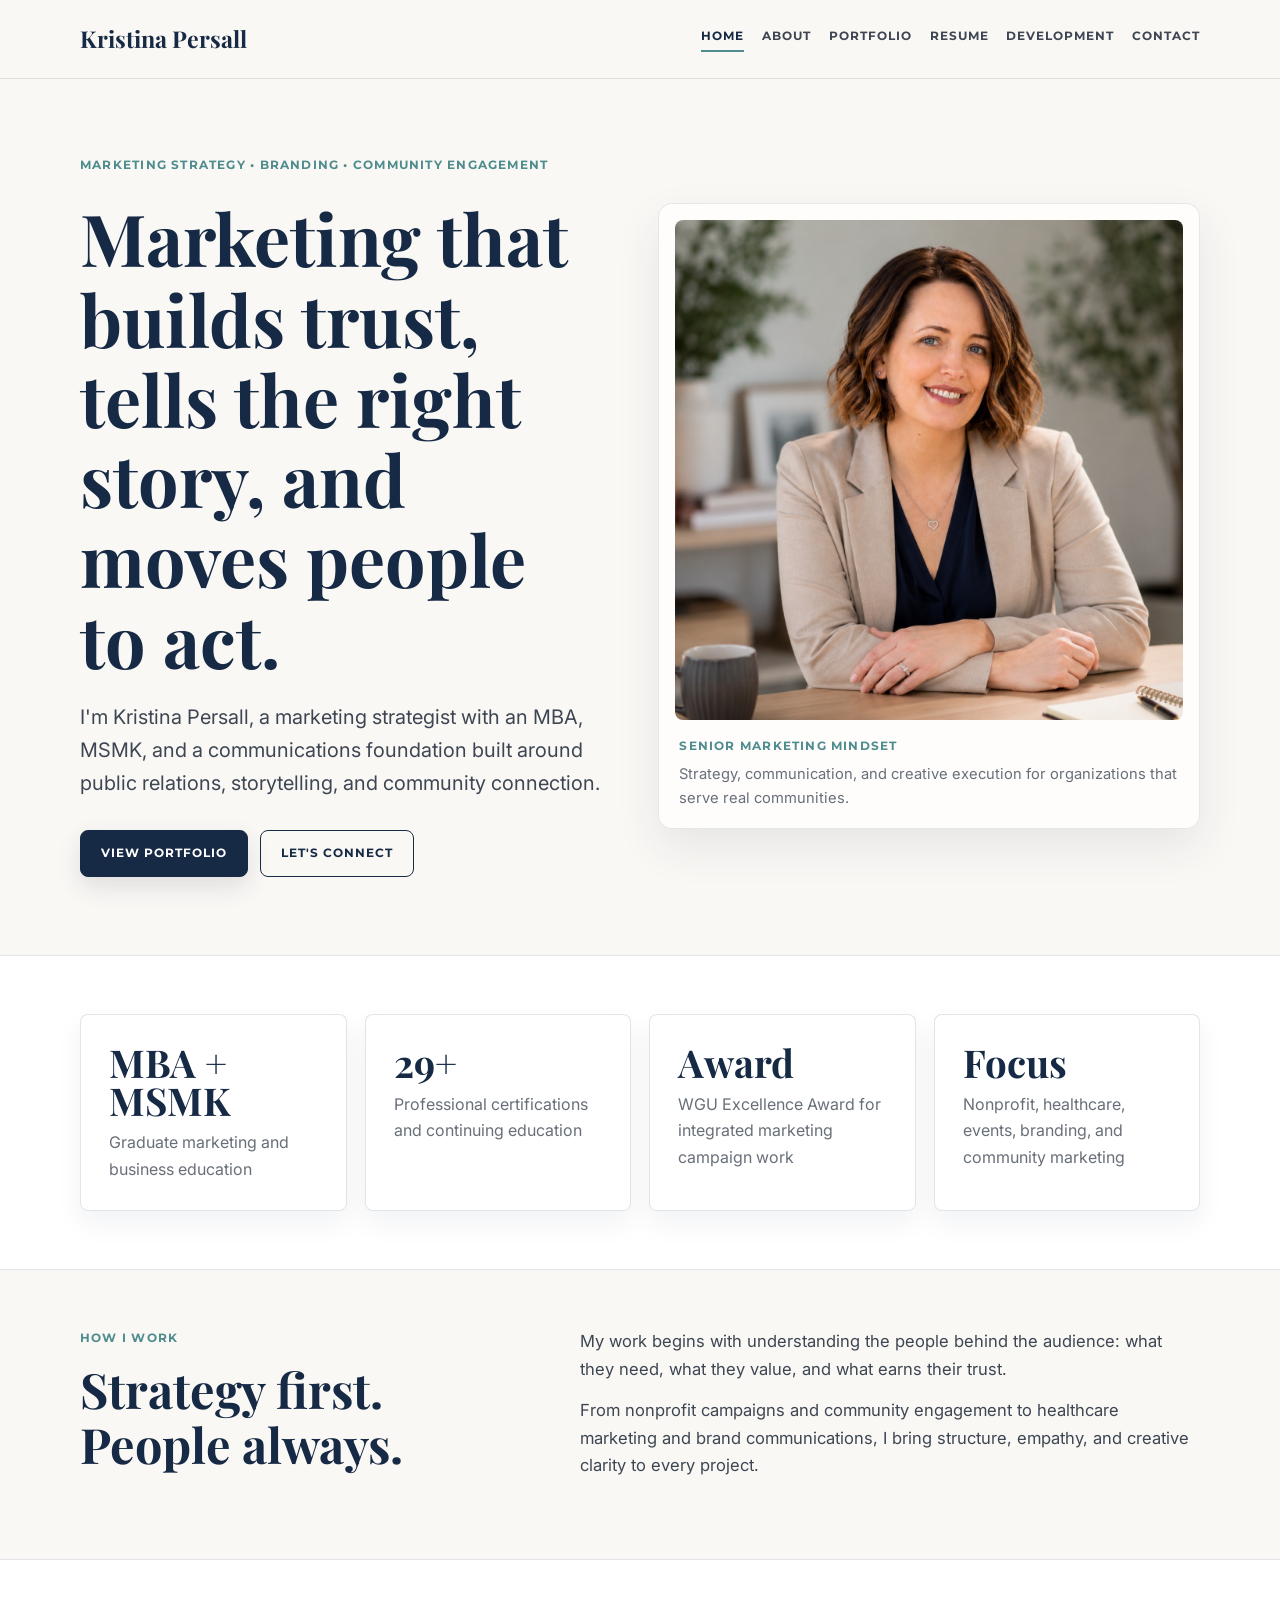
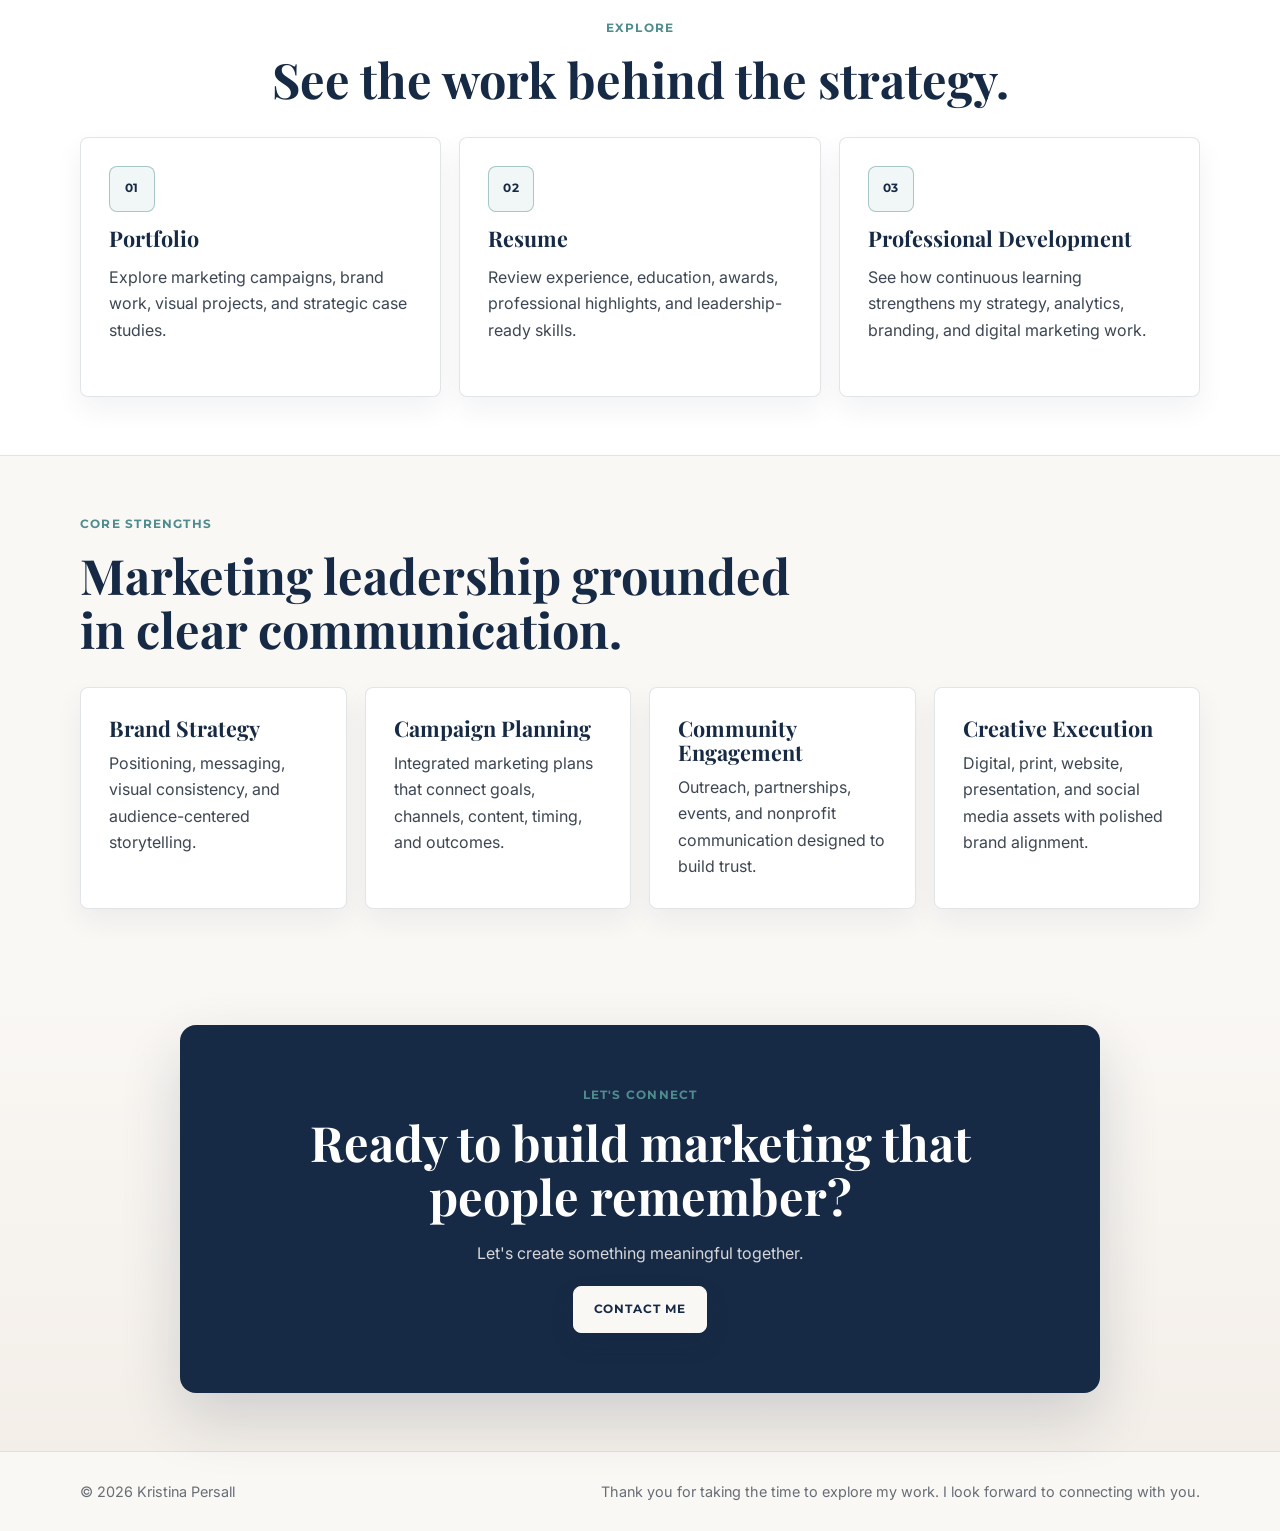
==== commit 719241cd: "Add files via upload" ====
--- a/index.html
+++ b/index.html
@@ -30,7 +30,7 @@
         <div class="hero-copy fade-in">
           <p class="eyebrow">Marketing Strategy • Branding • Community Engagement</p>
           <h1>Marketing that builds trust, tells the right story, and moves people to act.</h1>
-          <p class="lead">I'm Kristina Persall, a marketing strategist with an MBA, an M.S. in Marketing, and a communications foundation built around public relations, storytelling, and community connection.</p>
+          <p class="lead">I'm Kristina Persall, a marketing strategist with an MBA, MSMK, and a communications foundation built around public relations, storytelling, and community connection.</p>
           <div class="button-row">
             <a class="button" href="portfolio.html">View Portfolio</a>
             <a class="button secondary" href="contact.html">Let's Connect</a>
@@ -51,7 +51,7 @@
       <div class="container">
         <div class="proof-grid">
           <article class="card proof-card fade-in">
-            <strong>MBA + M.S.</strong>
+            <strong>MBA + MSMK</strong>
             <span>Graduate marketing and business education</span>
           </article>
           <article class="card proof-card fade-in">
--- a/styles.css
+++ b/styles.css
@@ -595,7 +595,7 @@
 }
 
 .portfolio-showcase {
-  min-height: 620px;
+  min-height: 560px;
   position: relative;
   overflow: hidden;
   border: 1px solid var(--line);
@@ -616,23 +616,23 @@
 }
 
 .showcase-main {
-  width: 48%;
-  top: 40px;
-  left: 38px;
+  width: 58%;
+  top: 42px;
+  left: 42px;
   transform: rotate(-2deg);
 }
 
 .showcase-secondary {
-  width: 52%;
-  right: 34px;
+  width: 58%;
+  right: 42px;
   bottom: 42px;
   transform: rotate(2deg);
 }
 
 .showcase-proof {
-  width: 60%;
-  right: 52px;
-  top: 72px;
+  width: 66%;
+  right: 36px;
+  top: 92px;
   transform: rotate(1deg);
 }
 
@@ -785,6 +785,96 @@
 .project-link:focus-visible {
   outline: 2px solid var(--teal);
   outline-offset: 4px;
+}
+
+.gallery-hero {
+  padding: 76px 0 52px;
+}
+
+.gallery-page .hero-copy {
+  max-width: 880px;
+}
+
+.gallery-section {
+  border-top: 1px solid var(--line);
+  background: var(--white);
+}
+
+.gallery-grid {
+  display: grid;
+  grid-template-columns: repeat(3, 1fr);
+  gap: 22px;
+  align-items: stretch;
+}
+
+.gallery-item {
+  display: grid;
+  grid-template-rows: 300px 1fr;
+  overflow: hidden;
+  padding: 0;
+  transition: transform 180ms ease, box-shadow 180ms ease, border-color 180ms ease;
+}
+
+.gallery-item:hover {
+  border-color: rgba(79, 140, 141, 0.34);
+  box-shadow: 0 18px 36px rgba(23, 42, 69, 0.1);
+  transform: translateY(-4px);
+}
+
+.gallery-media {
+  overflow: hidden;
+  background: var(--off-white);
+}
+
+.gallery-media img {
+  width: 100%;
+  height: 100%;
+  display: block;
+  object-fit: cover;
+  transition: transform 220ms ease;
+}
+
+.gallery-item:hover .gallery-media img {
+  transform: scale(1.025);
+}
+
+.gallery-video-card {
+  display: grid;
+  place-items: center;
+  min-height: 100%;
+  color: var(--navy);
+  text-decoration: none;
+}
+
+.gallery-video-card span {
+  padding: 14px 18px;
+  border: 1px solid rgba(23, 42, 69, 0.16);
+  border-radius: 999px;
+  background: var(--white);
+  box-shadow: 0 10px 22px rgba(23, 42, 69, 0.08);
+  font-family: "Montserrat", Arial, sans-serif;
+  font-size: 0.74rem;
+  font-weight: 700;
+  letter-spacing: 0.08em;
+  text-transform: uppercase;
+}
+
+.gallery-item-content {
+  display: grid;
+  align-content: start;
+  gap: 10px;
+  padding: 24px;
+}
+
+.gallery-item-content h2 {
+  font-size: 1.28rem;
+  line-height: 1.2;
+}
+
+.gallery-item-content p:not(.eyebrow) {
+  color: rgba(61, 70, 82, 0.82);
+  font-size: 0.96rem;
+  line-height: 1.65;
 }
 
 .about-text-link:focus-visible,
@@ -1739,13 +1829,14 @@
   .about-path-grid,
   .focus-grid,
   .project-card-grid,
+  .gallery-grid,
   .process-grid,
   .case-detail-grid {
     grid-template-columns: 1fr;
   }
 
   .portfolio-showcase {
-    min-height: 520px;
+    min-height: 500px;
   }
 
   .hero-card {
@@ -1883,29 +1974,33 @@
   }
 
   .portfolio-showcase {
-    min-height: 430px;
+    min-height: 390px;
   }
 
   .showcase-main {
-    width: 58%;
-    top: 28px;
-    left: 20px;
+    width: 68%;
+    top: 24px;
+    left: 18px;
   }
 
   .showcase-secondary {
-    width: 60%;
+    width: 66%;
     right: 18px;
-    bottom: 28px;
+    bottom: 24px;
   }
 
   .showcase-proof {
-    width: 66%;
-    right: 20px;
-    top: 92px;
+    width: 72%;
+    right: 18px;
+    top: 82px;
   }
 
   .portfolio-project-card {
     grid-template-rows: 210px 1fr;
+  }
+
+  .gallery-item {
+    grid-template-rows: 250px 1fr;
   }
 
   .project-card-content {
